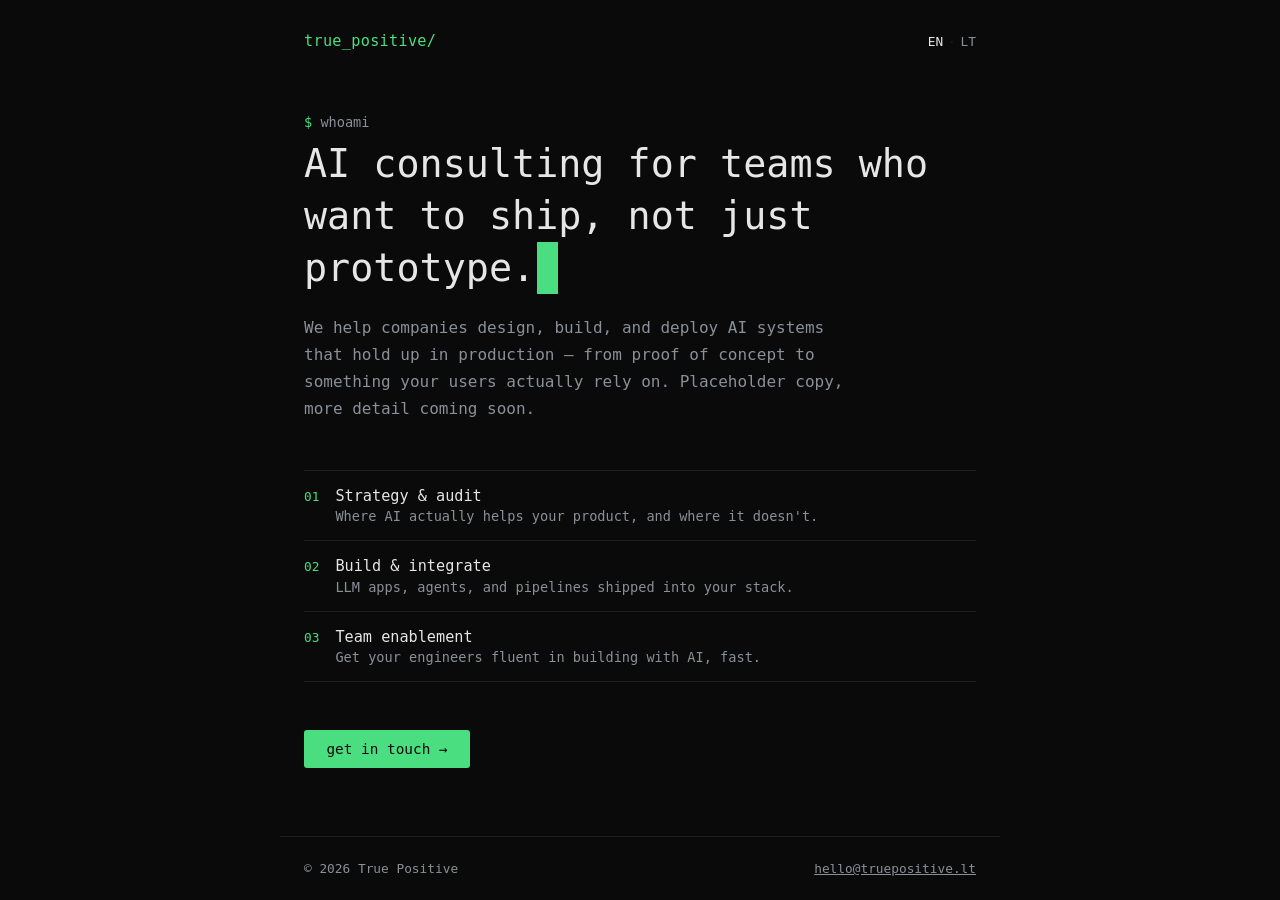
==== en/index.html @ 445dc672 "Swap language routing: Lithuanian at /, English at /en/ Domain is Lithuanian-registered and LT is th" ====
<!doctype html>
<html lang="en">
<head>
<meta charset="utf-8">
<meta name="viewport" content="width=device-width, initial-scale=1">
<title>True Positive — AI Consulting</title>
<meta name="description" content="True Positive helps teams design, build, and ship reliable AI systems.">
<link rel="stylesheet" href="../style.css">
<link rel="alternate" hreflang="en" href="https://truepositive.lt/en/">
<link rel="alternate" hreflang="lt" href="https://truepositive.lt/">
<link rel="alternate" hreflang="x-default" href="https://truepositive.lt/">
</head>
<body>
  <header>
    <div class="logo">true_positive/</div>
    <nav class="lang-switch">
      <a class="active" href="/en/">EN</a><span>·</span><a href="/">LT</a>
    </nav>
  </header>

  <main>
    <div class="prompt">whoami</div>
    <h1>AI consulting for teams who want to ship, not just prototype.<span class="cursor">&nbsp;</span></h1>
    <p class="lead">
      We help companies design, build, and deploy AI systems that hold up in
      production — from proof of concept to something your users actually
      rely on. Placeholder copy, more detail coming soon.
    </p>

    <ul class="services">
      <li>
        <span class="tag">01</span>
        <span class="desc">Strategy & audit
          <span>Where AI actually helps your product, and where it doesn't.</span>
        </span>
      </li>
      <li>
        <span class="tag">02</span>
        <span class="desc">Build & integrate
          <span>LLM apps, agents, and pipelines shipped into your stack.</span>
        </span>
      </li>
      <li>
        <span class="tag">03</span>
        <span class="desc">Team enablement
          <span>Get your engineers fluent in building with AI, fast.</span>
        </span>
      </li>
    </ul>

    <a class="cta" href="mailto:hello@truepositive.lt">get in touch →</a>
  </main>

  <footer>
    <span>© 2026 True Positive</span>
    <a href="mailto:hello@truepositive.lt">hello@truepositive.lt</a>
  </footer>
</body>
</html>
---- style.css ----
:root {
  --bg: #0a0a0a;
  --fg: #e6e6e6;
  --muted: #8a8f98;
  --accent: #4ade80;
  --border: #1f1f1f;
  --mono: ui-monospace, "JetBrains Mono", "SF Mono", Menlo, Consolas, monospace;
}
* { box-sizing: border-box; }
html, body {
  margin: 0;
  padding: 0;
  background: var(--bg);
  color: var(--fg);
  font-family: var(--mono);
}
body {
  min-height: 100vh;
  display: flex;
  flex-direction: column;
}
header {
  padding: 2rem 1.5rem 0;
  max-width: 720px;
  margin: 0 auto;
  width: 100%;
  display: flex;
  align-items: center;
  justify-content: space-between;
}
.logo {
  font-size: 0.95rem;
  color: var(--accent);
  letter-spacing: 0.02em;
}
.lang-switch {
  font-size: 0.8rem;
  color: var(--muted);
}
.lang-switch a {
  color: var(--muted);
  text-decoration: none;
}
.lang-switch a.active {
  color: var(--fg);
}
.lang-switch a:hover {
  color: var(--fg);
}
.lang-switch span {
  margin: 0 0.3rem;
  color: var(--border);
}
main {
  flex: 1;
  max-width: 720px;
  margin: 0 auto;
  padding: 4rem 1.5rem;
  width: 100%;
}
.prompt {
  color: var(--muted);
  font-size: 0.85rem;
  margin-bottom: 0.5rem;
}
.prompt::before {
  content: "$ ";
  color: var(--accent);
}
h1 {
  font-size: clamp(1.6rem, 4vw, 2.4rem);
  line-height: 1.35;
  font-weight: 500;
  margin: 0 0 1.25rem;
}
h1 .cursor {
  display: inline-block;
  width: 0.55em;
  background: var(--accent);
  animation: blink 1s step-end infinite;
  margin-left: 2px;
}
@keyframes blink {
  50% { opacity: 0; }
}
p.lead {
  color: var(--muted);
  font-size: 1rem;
  line-height: 1.7;
  max-width: 56ch;
  margin: 0 0 3rem;
}
.services {
  list-style: none;
  margin: 0 0 3rem;
  padding: 0;
  border-top: 1px solid var(--border);
}
.services li {
  border-bottom: 1px solid var(--border);
  padding: 1rem 0;
  display: flex;
  gap: 1rem;
  align-items: baseline;
}
.services li .tag {
  color: var(--accent);
  font-size: 0.8rem;
  flex: 0 0 auto;
}
.services li .desc {
  color: var(--fg);
  font-size: 0.95rem;
}
.services li .desc span {
  display: block;
  color: var(--muted);
  font-size: 0.85rem;
  margin-top: 0.2rem;
}
.cta {
  display: inline-block;
  color: var(--bg);
  background: var(--accent);
  text-decoration: none;
  padding: 0.7rem 1.4rem;
  font-size: 0.9rem;
  border-radius: 3px;
}
.cta:hover {
  opacity: 0.85;
}
footer {
  max-width: 720px;
  margin: 0 auto;
  width: 100%;
  padding: 1.5rem;
  color: var(--muted);
  font-size: 0.8rem;
  display: flex;
  justify-content: space-between;
  border-top: 1px solid var(--border);
}
footer a {
  color: var(--muted);
}
footer a:hover {
  color: var(--fg);
}
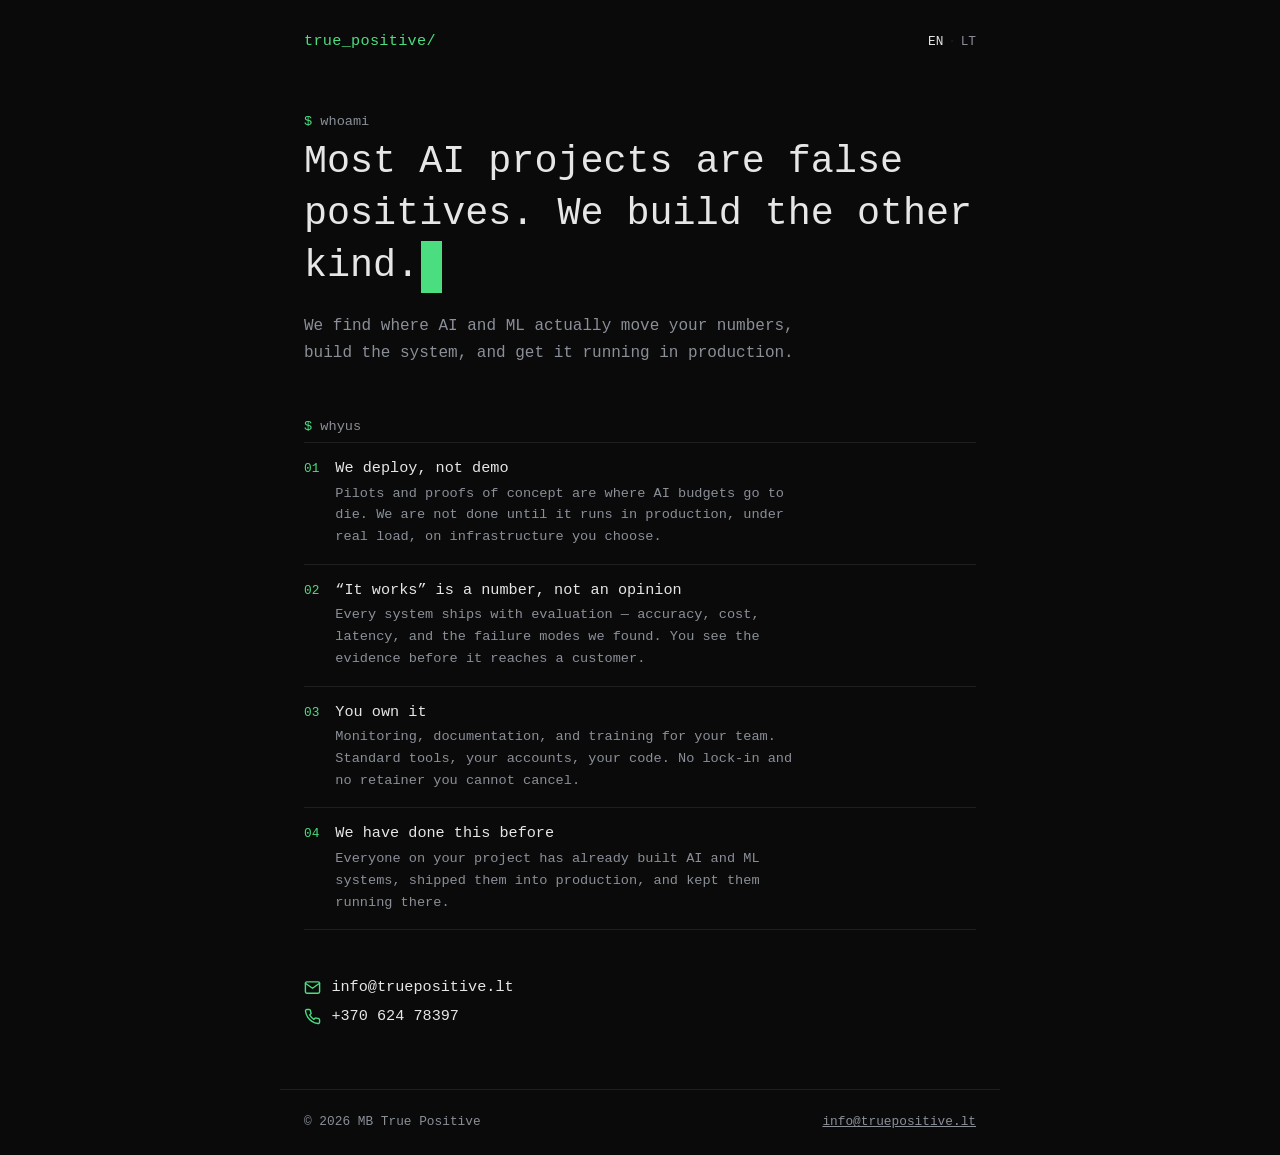
==== commit df161d2c: "Rewrite landing copy: sharper headline, why-us section Replace the placeholder hero copy and the gen" ====
--- a/en/index.html
+++ b/en/index.html
@@ -3,8 +3,8 @@
 <head>
 <meta charset="utf-8">
 <meta name="viewport" content="width=device-width, initial-scale=1">
-<title>True Positive — AI Consulting</title>
-<meta name="description" content="True Positive helps teams design, build, and ship reliable AI systems.">
+<title>True Positive - AI & ML Consulting</title>
+<meta name="description" content="AI and ML consulting. We find where AI actually pays off, build the system, deploy it to production, and hand it over to your team.">
 <link rel="stylesheet" href="../style.css">
 <link rel="alternate" hreflang="en" href="https://truepositive.lt/en/">
 <link rel="alternate" hreflang="lt" href="https://truepositive.lt/">
@@ -20,40 +20,55 @@
 
   <main>
     <div class="prompt">whoami</div>
-    <h1>AI consulting for teams who want to ship, not just prototype.<span class="cursor">&nbsp;</span></h1>
+    <h1>Most AI projects are false positives. We build the other kind.<span class="cursor">&nbsp;</span></h1>
     <p class="lead">
-      We help companies design, build, and deploy AI systems that hold up in
-      production — from proof of concept to something your users actually
-      rely on. Placeholder copy, more detail coming soon.
+      We find where AI and ML actually move your numbers, build the system,
+      and get it running in production.
     </p>
 
-    <ul class="services">
+    <div class="prompt second">whyus</div>
+    <ul class="why">
       <li>
         <span class="tag">01</span>
-        <span class="desc">Strategy & audit
-          <span>Where AI actually helps your product, and where it doesn't.</span>
+        <span class="desc">We deploy, not demo
+          <span>Pilots and proofs of concept are where AI budgets go to die. We are not done until it runs in production, under real load, on infrastructure you choose.</span>
         </span>
       </li>
       <li>
         <span class="tag">02</span>
-        <span class="desc">Build & integrate
-          <span>LLM apps, agents, and pipelines shipped into your stack.</span>
+        <span class="desc">&ldquo;It works&rdquo; is a number, not an opinion
+          <span>Every system ships with evaluation &mdash; accuracy, cost, latency, and the failure modes we found. You see the evidence before it reaches a customer.</span>
         </span>
       </li>
       <li>
         <span class="tag">03</span>
-        <span class="desc">Team enablement
-          <span>Get your engineers fluent in building with AI, fast.</span>
+        <span class="desc">You own it
+          <span>Monitoring, documentation, and training for your team. Standard tools, your accounts, your code. No lock-in and no retainer you cannot cancel.</span>
+        </span>
+      </li>
+      <li>
+        <span class="tag">04</span>
+        <span class="desc">We have done this before
+          <span>Everyone on your project has already built AI and ML systems, shipped them into production, and kept them running there.</span>
         </span>
       </li>
     </ul>
 
-    <a class="cta" href="mailto:hello@truepositive.lt">get in touch →</a>
+    <div class="contact">
+      <a href="mailto:info@truepositive.lt">
+        <svg viewBox="0 0 24 24" fill="none" stroke="currentColor" stroke-width="2" stroke-linecap="round" stroke-linejoin="round"><path d="M4 4h16c1.1 0 2 .9 2 2v12c0 1.1-.9 2-2 2H4c-1.1 0-2-.9-2-2V6c0-1.1.9-2 2-2z"/><polyline points="22 6 12 13 2 6"/></svg>
+        info@truepositive.lt
+      </a>
+      <a href="tel:+37062478397">
+        <svg viewBox="0 0 24 24" fill="none" stroke="currentColor" stroke-width="2" stroke-linecap="round" stroke-linejoin="round"><path d="M22 16.92v3a2 2 0 0 1-2.18 2 19.79 19.79 0 0 1-8.63-3.07 19.5 19.5 0 0 1-6-6 19.79 19.79 0 0 1-3.07-8.67A2 2 0 0 1 4.11 2h3a2 2 0 0 1 2 1.72c.127.96.361 1.903.7 2.81a2 2 0 0 1-.45 2.11L8.09 9.91a16 16 0 0 0 6 6l1.27-1.27a2 2 0 0 1 2.11-.45c.907.339 1.85.573 2.81.7A2 2 0 0 1 22 16.92z"/></svg>
+        +370 624 78397
+      </a>
+    </div>
   </main>
 
   <footer>
-    <span>© 2026 True Positive</span>
-    <a href="mailto:hello@truepositive.lt">hello@truepositive.lt</a>
+    <span>© 2026 MB True Positive</span>
+    <a href="mailto:info@truepositive.lt">info@truepositive.lt</a>
   </footer>
 </body>
 </html>
--- a/style.css
+++ b/style.css
@@ -67,6 +67,9 @@
   content: "$ ";
   color: var(--accent);
 }
+.prompt.second {
+  margin-top: 3.25rem;
+}
 h1 {
   font-size: clamp(1.6rem, 4vw, 2.4rem);
   line-height: 1.35;
@@ -88,47 +91,60 @@
   font-size: 1rem;
   line-height: 1.7;
   max-width: 56ch;
-  margin: 0 0 3rem;
+  margin: 0;
 }
-.services {
+.why {
   list-style: none;
   margin: 0 0 3rem;
   padding: 0;
   border-top: 1px solid var(--border);
 }
-.services li {
+.why li {
   border-bottom: 1px solid var(--border);
   padding: 1rem 0;
   display: flex;
   gap: 1rem;
   align-items: baseline;
 }
-.services li .tag {
+.why li .tag {
   color: var(--accent);
   font-size: 0.8rem;
   flex: 0 0 auto;
 }
-.services li .desc {
+.why li .desc {
   color: var(--fg);
   font-size: 0.95rem;
 }
-.services li .desc span {
+.why li .desc span {
   display: block;
   color: var(--muted);
   font-size: 0.85rem;
-  margin-top: 0.2rem;
+  line-height: 1.6;
+  max-width: 58ch;
+  margin-top: 0.35rem;
 }
-.cta {
-  display: inline-block;
-  color: var(--bg);
-  background: var(--accent);
+.contact {
+  display: flex;
+  flex-direction: column;
+  gap: 0.7rem;
+  font-size: 0.95rem;
+}
+.contact a {
+  display: inline-flex;
+  align-items: center;
+  gap: 0.65rem;
+  width: fit-content;
+  color: var(--fg);
   text-decoration: none;
-  padding: 0.7rem 1.4rem;
-  font-size: 0.9rem;
-  border-radius: 3px;
 }
-.cta:hover {
-  opacity: 0.85;
+.contact a:hover {
+  color: var(--accent);
+}
+.contact svg {
+  width: 17px;
+  height: 17px;
+  flex: 0 0 auto;
+  color: var(--accent);
 }
 footer {
   max-width: 720px;
